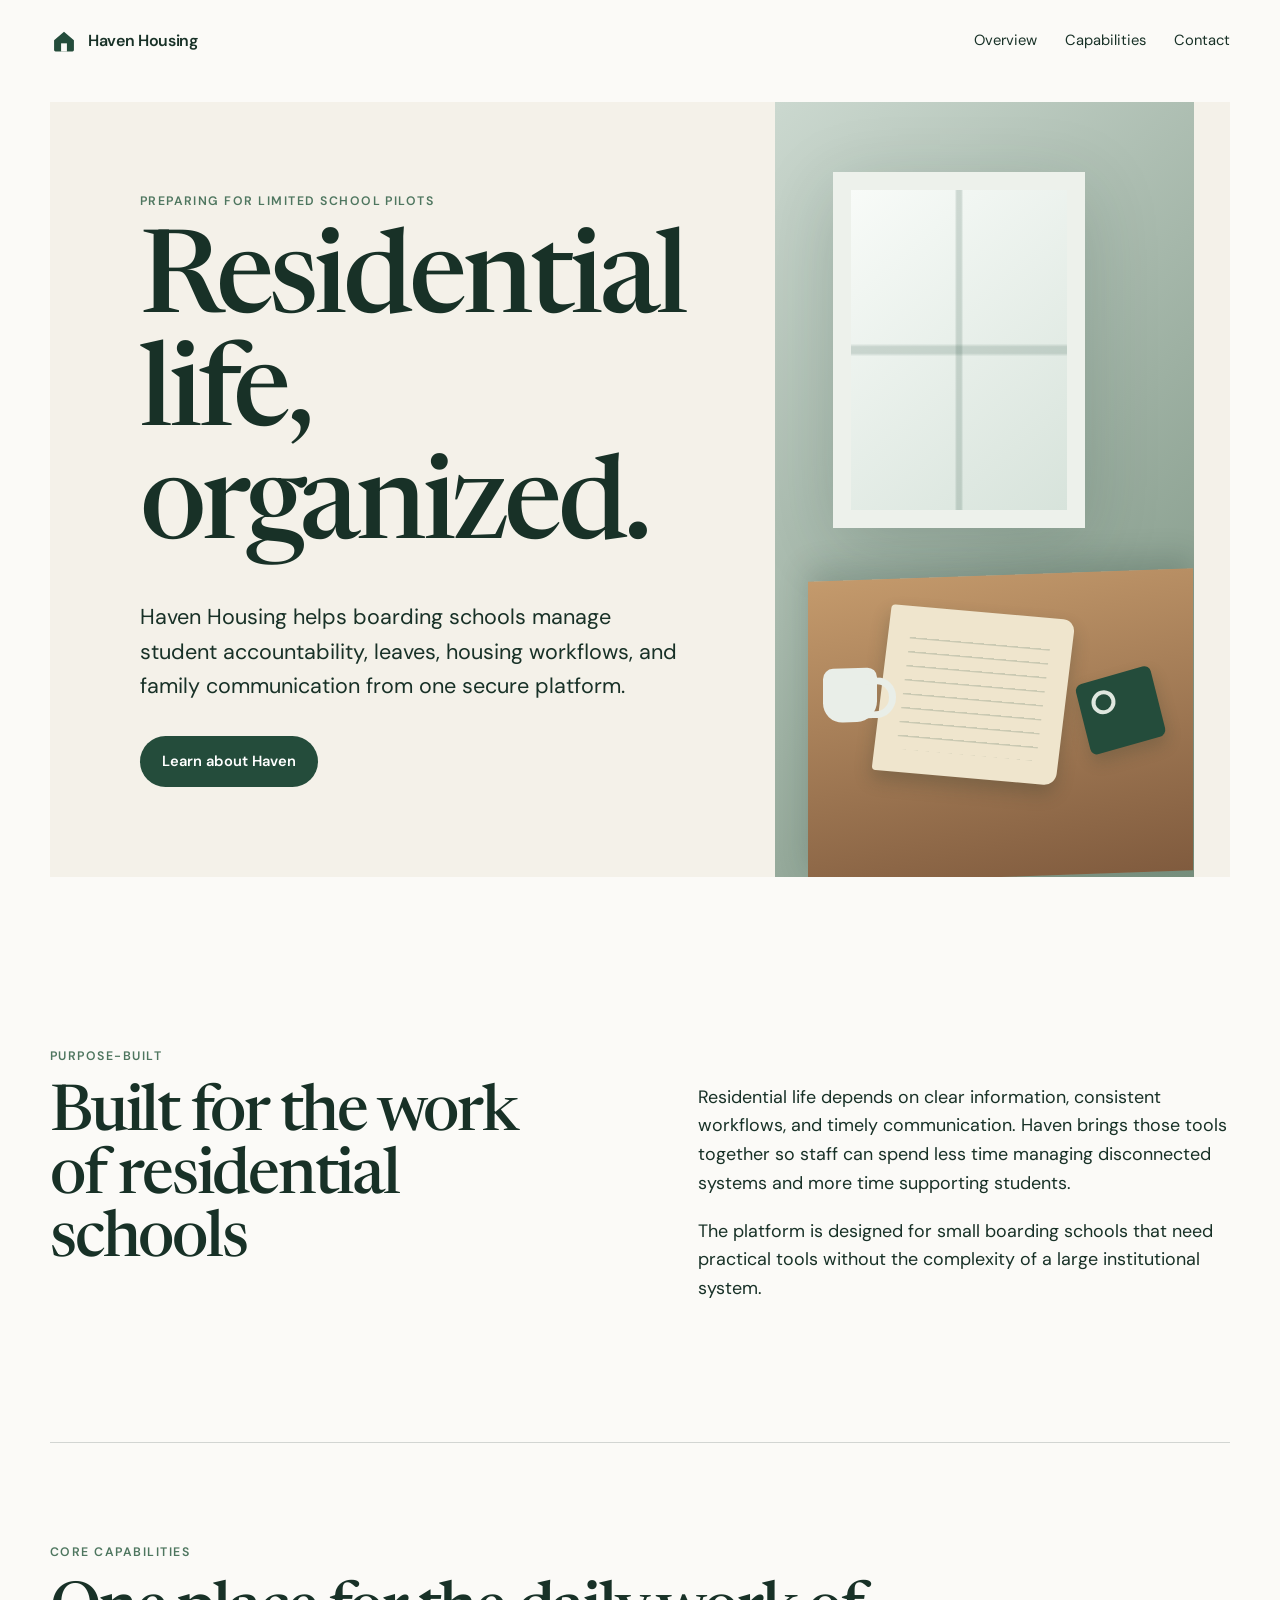
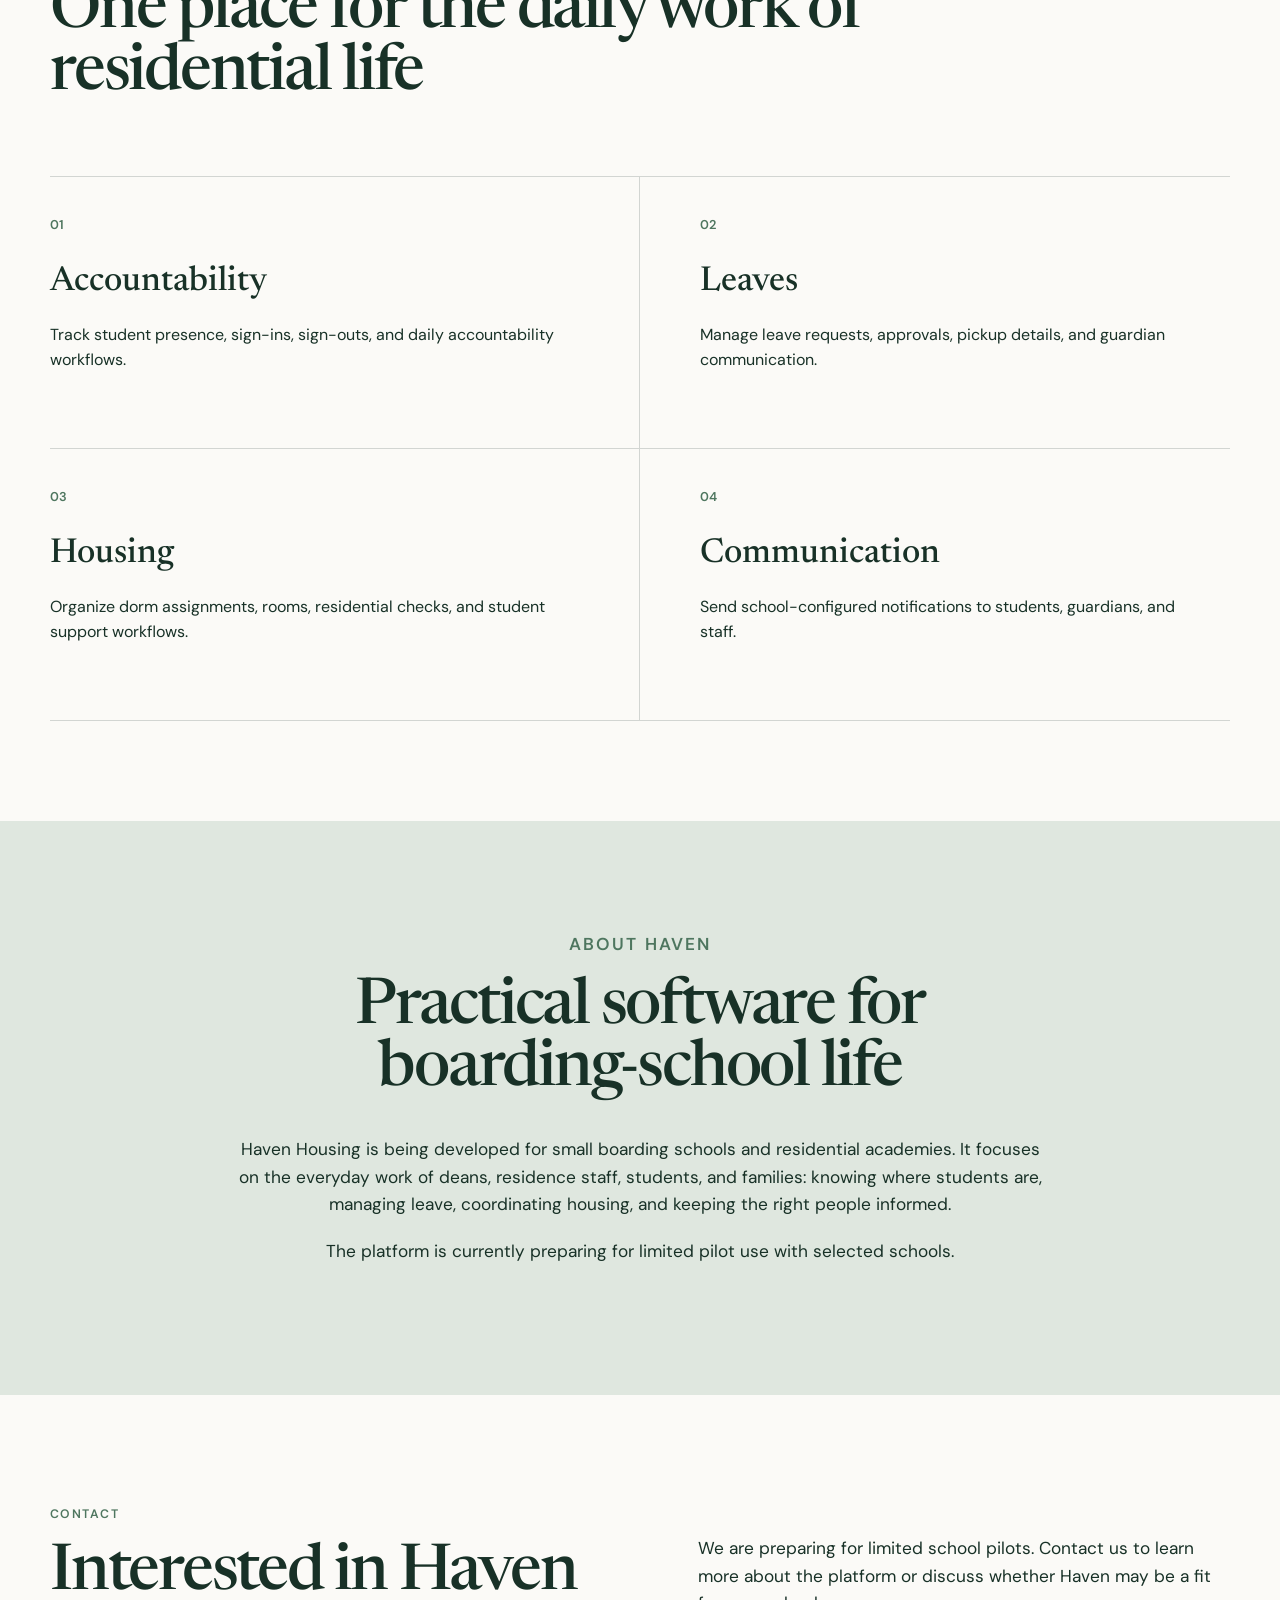
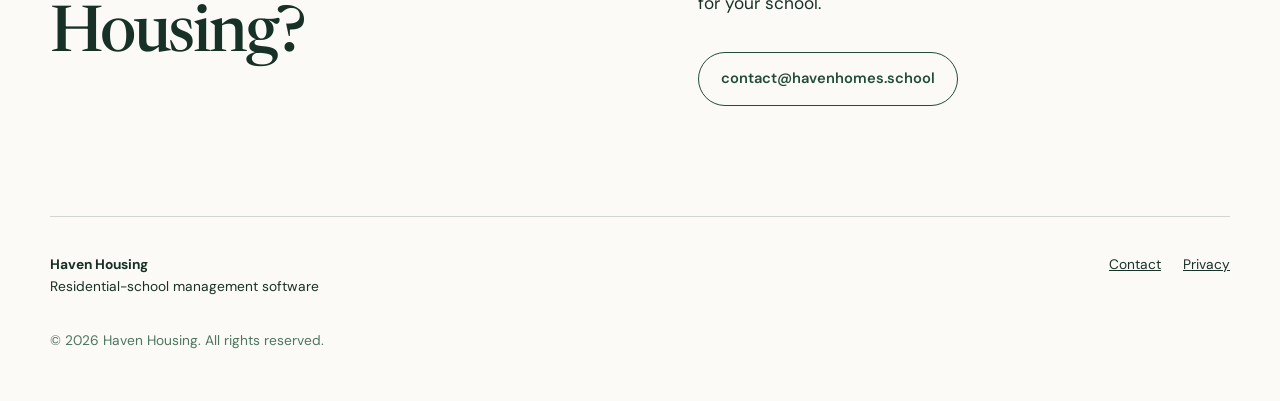
==== index.html @ e98f05de "Initiated Webpage Add Haven Housing landing page" ====
<!doctype html>
<html lang="en">
<head>
  <meta charset="utf-8">
  <meta name="viewport" content="width=device-width, initial-scale=1">
  <title>Haven Housing | Residential Life, Organized</title>
  <meta name="description" content="Haven Housing helps boarding schools manage student accountability, leaves, housing workflows, and family communication.">
  <link rel="icon" href="favicon.svg" type="image/svg+xml">
  <link rel="stylesheet" href="styles.css">
</head>
<body>
  <header class="site-header">
    <a class="brand" href="#top" aria-label="Haven Housing home">
      <svg class="brand-mark" viewBox="0 0 48 48" aria-hidden="true">
        <path d="M7 22.5 24 8l17 14.5v17a2.5 2.5 0 0 1-2.5 2.5h-29A2.5 2.5 0 0 1 7 39.5z"/>
        <path class="door" d="M19 42V28h10v14"/>
      </svg>
      <span>Haven Housing</span>
    </a>
    <nav aria-label="Primary navigation">
      <a href="#overview">Overview</a>
      <a href="#capabilities">Capabilities</a>
      <a href="#contact">Contact</a>
    </nav>
  </header>

  <main id="top">
    <section class="hero">
      <div class="hero-copy">
        <p class="eyebrow">Preparing for limited school pilots</p>
        <h1>Residential life,<br>organized.</h1>
        <p class="lede">Haven Housing helps boarding schools manage student accountability, leaves, housing workflows, and family communication from one secure platform.</p>
        <a class="button" href="#overview">Learn about Haven</a>
      </div>
      <div class="hero-art" aria-hidden="true">
        <div class="window"></div>
        <div class="desk">
          <div class="notebook"></div>
          <div class="key-tag"></div>
          <div class="mug"></div>
        </div>
      </div>
    </section>

    <section class="intro" id="overview">
      <div>
        <p class="eyebrow">Purpose-built</p>
        <h2>Built for the work of residential schools</h2>
      </div>
      <div class="intro-copy">
        <p>Residential life depends on clear information, consistent workflows, and timely communication. Haven brings those tools together so staff can spend less time managing disconnected systems and more time supporting students.</p>
        <p>The platform is designed for small boarding schools that need practical tools without the complexity of a large institutional system.</p>
      </div>
    </section>

    <section class="capabilities" id="capabilities">
      <div class="section-heading">
        <p class="eyebrow">Core capabilities</p>
        <h2>One place for the daily work of residential life</h2>
      </div>
      <div class="capability-grid">
        <article><span>01</span><h3>Accountability</h3><p>Track student presence, sign-ins, sign-outs, and daily accountability workflows.</p></article>
        <article><span>02</span><h3>Leaves</h3><p>Manage leave requests, approvals, pickup details, and guardian communication.</p></article>
        <article><span>03</span><h3>Housing</h3><p>Organize dorm assignments, rooms, residential checks, and student support workflows.</p></article>
        <article><span>04</span><h3>Communication</h3><p>Send school-configured notifications to students, guardians, and staff.</p></article>
      </div>
    </section>

    <section class="about">
      <div class="about-card">
        <p class="eyebrow">About Haven</p>
        <h2>Practical software for boarding-school life</h2>
        <p>Haven Housing is being developed for small boarding schools and residential academies. It focuses on the everyday work of deans, residence staff, students, and families: knowing where students are, managing leave, coordinating housing, and keeping the right people informed.</p>
        <p>The platform is currently preparing for limited pilot use with selected schools.</p>
      </div>
    </section>

    <section class="contact" id="contact">
      <div>
        <p class="eyebrow">Contact</p>
        <h2>Interested in Haven Housing?</h2>
      </div>
      <div>
        <p>We are preparing for limited school pilots. Contact us to learn more about the platform or discuss whether Haven may be a fit for your school.</p>
        <a class="button button-light" href="mailto:contact@havenhomes.school">contact@havenhomes.school</a>
      </div>
    </section>
  </main>

  <footer>
    <div><strong>Haven Housing</strong><span>Residential-school management software</span></div>
    <div class="footer-links"><a href="mailto:contact@havenhomes.school">Contact</a><a href="privacy.html">Privacy</a></div>
    <p>© 2026 Haven Housing. All rights reserved.</p>
  </footer>
</body>
</html>
---- styles.css ----
@import url('https://fonts.googleapis.com/css2?family=DM+Sans:wght@400;500;600&family=Newsreader:opsz,wght@6..72,500&display=swap');
:root{--ink:#183127;--deep:#244c3b;--green:#4e765f;--sage:#dfe7df;--cream:#f4f1e9;--paper:#fbfaf7;--line:rgba(24,49,39,.18);--max:1180px}*{box-sizing:border-box}html{scroll-behavior:smooth}body{margin:0;background:var(--paper);color:var(--ink);font-family:"DM Sans",system-ui,sans-serif;line-height:1.6}a{color:inherit}.site-header{width:min(calc(100% - 40px),var(--max));margin:0 auto;min-height:82px;display:flex;align-items:center;justify-content:space-between}.brand{display:inline-flex;align-items:center;gap:10px;text-decoration:none;font-weight:600;letter-spacing:-.02em}.brand-mark{width:28px;height:28px;fill:var(--deep)}.brand-mark .door{fill:var(--paper)}nav{display:flex;gap:28px;font-size:.92rem}nav a{text-decoration:none;border-bottom:1px solid transparent}nav a:hover,nav a:focus{border-color:currentColor}h1,h2{font-family:"Newsreader",Georgia,serif;font-weight:500;letter-spacing:-.035em;line-height:.98;margin:0}h1{font-size:clamp(4.2rem,9vw,8rem)}h2{font-size:clamp(2.7rem,5vw,5rem)}p{margin:0 0 1.2rem}.eyebrow{font-size:.77rem;font-weight:600;letter-spacing:.12em;text-transform:uppercase;color:var(--green);margin-bottom:18px}.hero{width:min(calc(100% - 40px),var(--max));margin:20px auto 90px;min-height:650px;display:grid;grid-template-columns:1fr .92fr;align-items:stretch;background:var(--cream)}.hero-copy{padding:clamp(44px,7vw,90px);display:flex;flex-direction:column;justify-content:center}.lede{max-width:590px;font-size:clamp(1.05rem,1.8vw,1.35rem);margin:32px 0}.button{align-self:flex-start;display:inline-block;padding:14px 22px;border-radius:999px;background:var(--deep);color:#fff;text-decoration:none;font-weight:600;font-size:.92rem}.hero-art{position:relative;overflow:hidden;min-height:520px;background:linear-gradient(135deg,#cbd8cf,#78907e)}.window{position:absolute;top:9%;left:14%;width:60%;height:46%;background:linear-gradient(90deg,transparent 48%,rgba(36,76,59,.18) 49%,rgba(36,76,59,.18) 51%,transparent 52%),linear-gradient(0deg,transparent 48%,rgba(36,76,59,.18) 49%,rgba(36,76,59,.18) 51%,transparent 52%),linear-gradient(140deg,#f8fbf8,#d7e3db);border:18px solid #edf1eb;box-shadow:0 18px 70px rgba(24,49,39,.18)}.desk{position:absolute;left:8%;right:0;bottom:0;height:39%;background:linear-gradient(170deg,#c49a6c,#805b3e);transform:skewY(-2deg);box-shadow:0 -12px 30px rgba(24,49,39,.2)}.notebook{position:absolute;width:48%;height:55%;left:19%;top:12%;background:#efe5cd;border-radius:4px 12px 12px 4px;transform:rotate(7deg);box-shadow:0 9px 18px rgba(24,49,39,.23)}.notebook:after{content:"";position:absolute;inset:14% 12%;background:repeating-linear-gradient(0deg,transparent 0 12px,rgba(36,76,59,.18) 13px 14px)}.key-tag{position:absolute;width:20%;height:24%;right:9%;top:34%;border-radius:7px;background:var(--deep);transform:rotate(-14deg);box-shadow:0 8px 16px rgba(24,49,39,.2)}.key-tag:after{content:"";width:16px;height:16px;border:4px solid var(--sage);border-radius:50%;position:absolute;top:12px;left:12px}.mug{position:absolute;left:4%;top:29%;width:14%;aspect-ratio:1;background:#e9eee8;border-radius:10px 10px 20px 20px}.mug:after{content:"";position:absolute;width:45%;height:50%;right:-35%;top:20%;border:7px solid #e9eee8;border-left:0;border-radius:0 20px 20px 0}.intro,.capabilities,.contact,footer,.legal-page{width:min(calc(100% - 40px),var(--max));margin-left:auto;margin-right:auto}.intro{display:grid;grid-template-columns:1fr 1fr;gap:9vw;padding:80px 0 120px}.intro-copy{font-size:1.12rem;padding-top:36px}.capabilities{padding:100px 0;border-top:1px solid var(--line)}.section-heading{max-width:830px;margin-bottom:70px}.capability-grid{display:grid;grid-template-columns:repeat(2,1fr);border-top:1px solid var(--line)}.capability-grid article{padding:34px 34px 56px 0;border-bottom:1px solid var(--line)}.capability-grid article:nth-child(odd){padding-right:60px;border-right:1px solid var(--line)}.capability-grid article:nth-child(even){padding-left:60px}.capability-grid span{color:var(--green);font-size:.8rem;font-weight:600}.capability-grid h3{font-family:"Newsreader",Georgia,serif;font-size:2.15rem;margin:18px 0 12px;font-weight:500}.about{background:var(--sage);padding:110px 20px}.about-card{width:min(820px,100%);margin:0 auto;text-align:center}.about-card h2{margin-bottom:34px}.about-card p{font-size:1.08rem}.contact{padding:110px 0;display:grid;grid-template-columns:1fr 1fr;gap:9vw}.contact>div:last-child{font-size:1.08rem;padding-top:30px}.button-light{margin-top:15px;background:transparent;color:var(--deep);border:1px solid var(--deep)}footer{padding:36px 0 50px;border-top:1px solid var(--line);display:grid;grid-template-columns:1fr auto;gap:20px;font-size:.86rem}footer div:first-child{display:flex;flex-direction:column}.footer-links{display:flex;gap:22px}footer p{grid-column:1/-1;color:var(--green);margin:12px 0 0}.legal-page{max-width:820px;padding:90px 0 130px}.legal-page h1{font-size:clamp(3.5rem,8vw,6.5rem);margin-bottom:15px}.legal-page h2{font-family:"DM Sans",system-ui,sans-serif;font-size:1.4rem;font-weight:600;letter-spacing:-.02em;line-height:1.3;margin:48px 0 12px}.legal-updated{color:var(--green);margin-bottom:55px}@media(max-width:780px){.site-header{align-items:flex-start;padding:22px 0}nav{gap:14px;font-size:.8rem}nav a:nth-child(2){display:none}.hero{grid-template-columns:1fr;margin-top:0}.hero-art{min-height:420px}.intro,.contact{grid-template-columns:1fr;gap:35px}.intro{padding:65px 0 90px}.intro-copy,.contact>div:last-child{padding-top:0}.capability-grid{grid-template-columns:1fr}.capability-grid article,.capability-grid article:nth-child(odd),.capability-grid article:nth-child(even){padding:30px 0 42px;border-right:0}.about{padding:80px 20px}footer{grid-template-columns:1fr}}@media(prefers-reduced-motion:reduce){html{scroll-behavior:auto}}
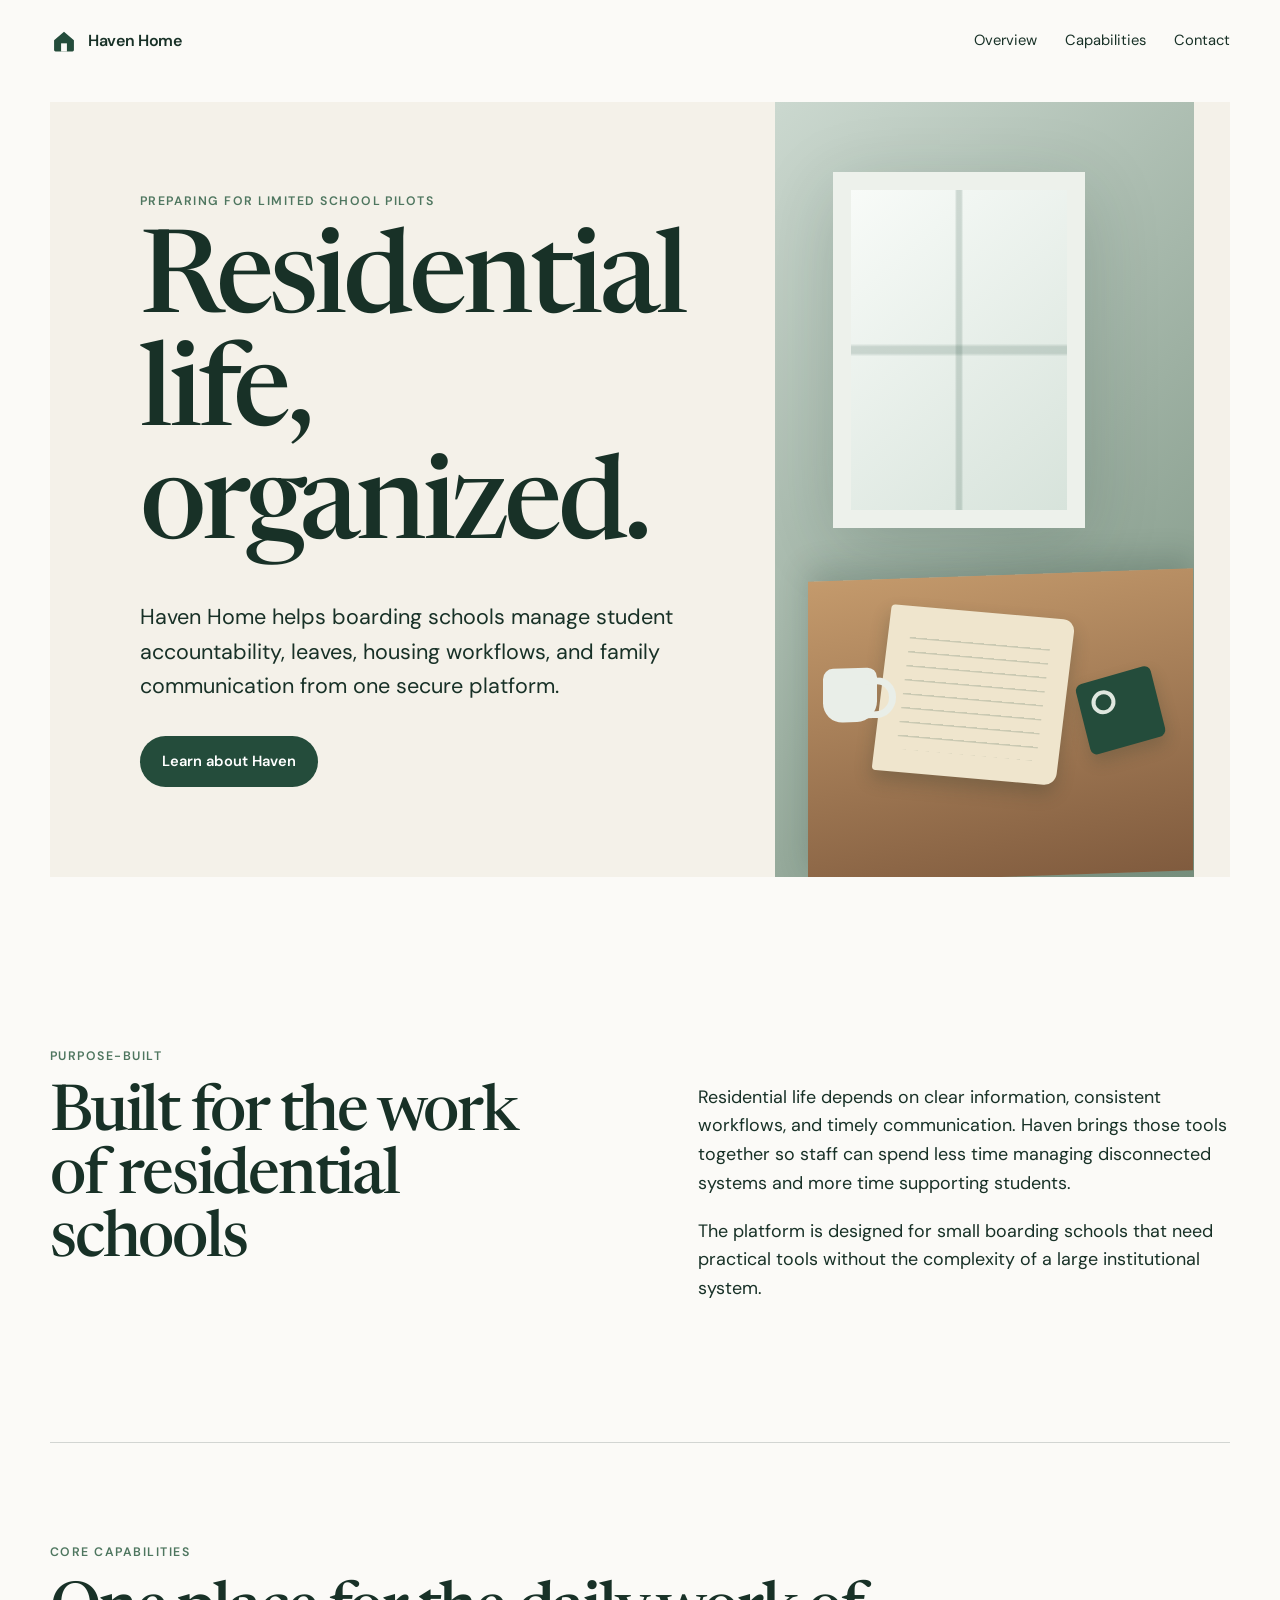
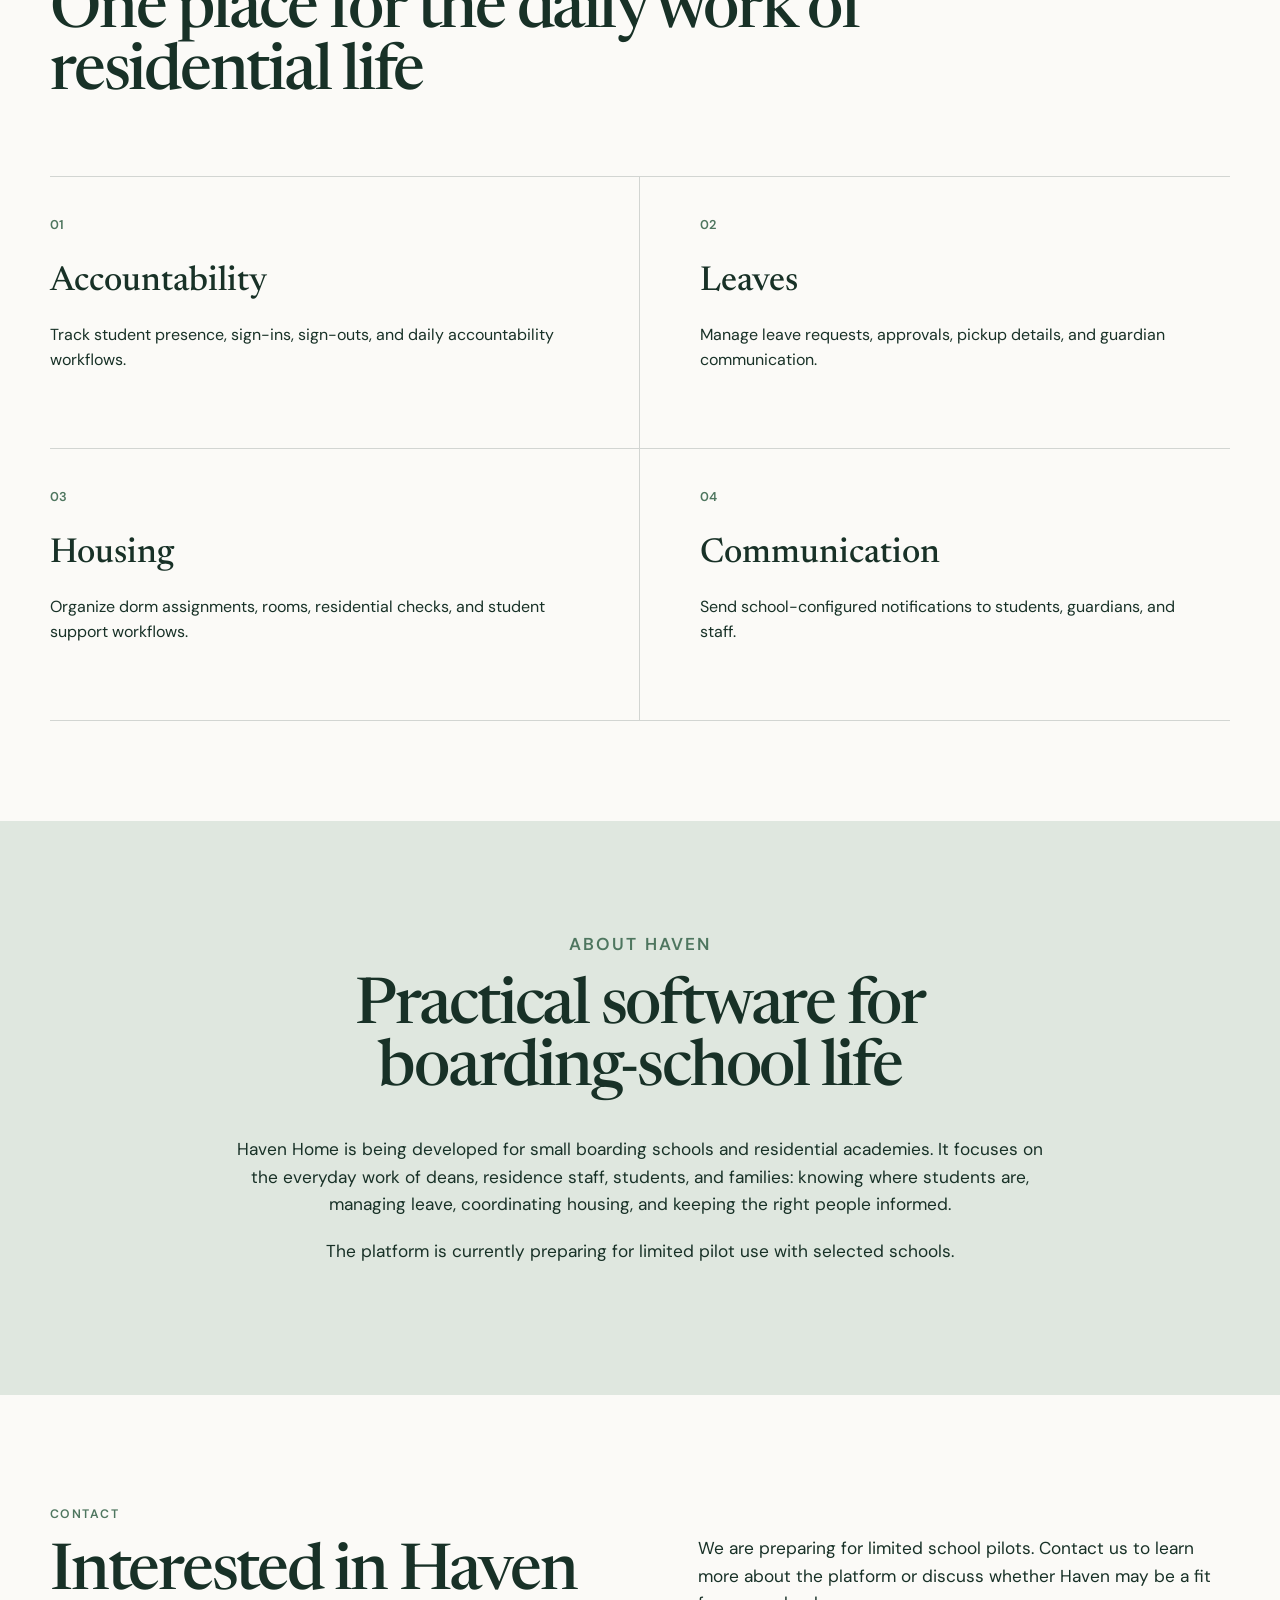
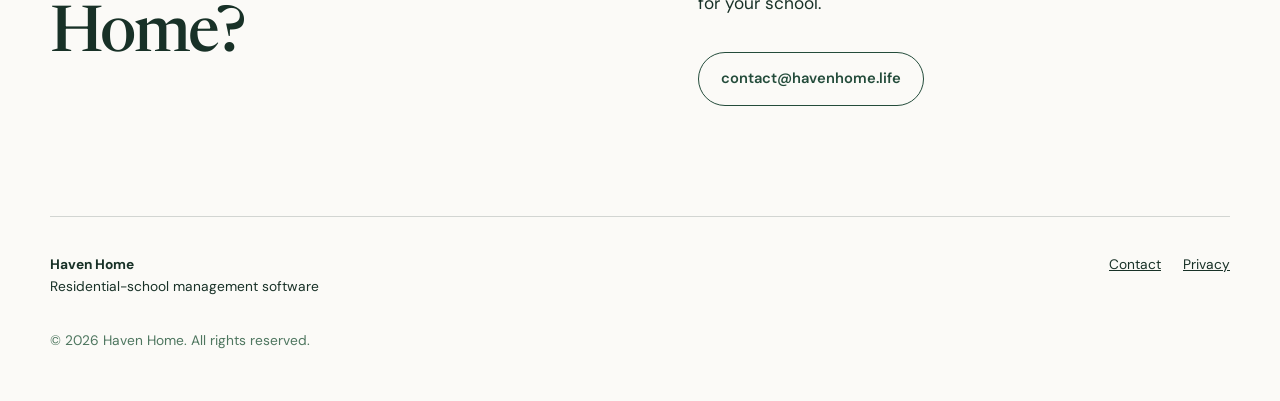
==== commit 7c800d75: "feat: rebrand landing page as Haven Home" ====
--- a/index.html
+++ b/index.html
@@ -3,19 +3,19 @@
 <head>
   <meta charset="utf-8">
   <meta name="viewport" content="width=device-width, initial-scale=1">
-  <title>Haven Housing | Residential Life, Organized</title>
-  <meta name="description" content="Haven Housing helps boarding schools manage student accountability, leaves, housing workflows, and family communication.">
+  <title>Haven Home | Residential Life, Organized</title>
+  <meta name="description" content="Haven Home helps boarding schools manage student accountability, leaves, housing workflows, and family communication.">
   <link rel="icon" href="favicon.svg" type="image/svg+xml">
   <link rel="stylesheet" href="styles.css">
 </head>
 <body>
   <header class="site-header">
-    <a class="brand" href="#top" aria-label="Haven Housing home">
+    <a class="brand" href="#top" aria-label="Haven Home home">
       <svg class="brand-mark" viewBox="0 0 48 48" aria-hidden="true">
         <path d="M7 22.5 24 8l17 14.5v17a2.5 2.5 0 0 1-2.5 2.5h-29A2.5 2.5 0 0 1 7 39.5z"/>
         <path class="door" d="M19 42V28h10v14"/>
       </svg>
-      <span>Haven Housing</span>
+      <span>Haven Home</span>
     </a>
     <nav aria-label="Primary navigation">
       <a href="#overview">Overview</a>
@@ -29,7 +29,7 @@
       <div class="hero-copy">
         <p class="eyebrow">Preparing for limited school pilots</p>
         <h1>Residential life,<br>organized.</h1>
-        <p class="lede">Haven Housing helps boarding schools manage student accountability, leaves, housing workflows, and family communication from one secure platform.</p>
+        <p class="lede">Haven Home helps boarding schools manage student accountability, leaves, housing workflows, and family communication from one secure platform.</p>
         <a class="button" href="#overview">Learn about Haven</a>
       </div>
       <div class="hero-art" aria-hidden="true">
@@ -70,7 +70,7 @@
       <div class="about-card">
         <p class="eyebrow">About Haven</p>
         <h2>Practical software for boarding-school life</h2>
-        <p>Haven Housing is being developed for small boarding schools and residential academies. It focuses on the everyday work of deans, residence staff, students, and families: knowing where students are, managing leave, coordinating housing, and keeping the right people informed.</p>
+        <p>Haven Home is being developed for small boarding schools and residential academies. It focuses on the everyday work of deans, residence staff, students, and families: knowing where students are, managing leave, coordinating housing, and keeping the right people informed.</p>
         <p>The platform is currently preparing for limited pilot use with selected schools.</p>
       </div>
     </section>
@@ -78,19 +78,19 @@
     <section class="contact" id="contact">
       <div>
         <p class="eyebrow">Contact</p>
-        <h2>Interested in Haven Housing?</h2>
+        <h2>Interested in Haven Home?</h2>
       </div>
       <div>
         <p>We are preparing for limited school pilots. Contact us to learn more about the platform or discuss whether Haven may be a fit for your school.</p>
-        <a class="button button-light" href="mailto:contact@havenhomes.school">contact@havenhomes.school</a>
+        <a class="button button-light" href="mailto:contact@havenhome.life">contact@havenhome.life</a>
       </div>
     </section>
   </main>
 
   <footer>
-    <div><strong>Haven Housing</strong><span>Residential-school management software</span></div>
-    <div class="footer-links"><a href="mailto:contact@havenhomes.school">Contact</a><a href="privacy.html">Privacy</a></div>
-    <p>© 2026 Haven Housing. All rights reserved.</p>
+    <div><strong>Haven Home</strong><span>Residential-school management software</span></div>
+    <div class="footer-links"><a href="mailto:contact@havenhome.life">Contact</a><a href="privacy.html">Privacy</a></div>
+    <p>© 2026 Haven Home. All rights reserved.</p>
   </footer>
 </body>
 </html>
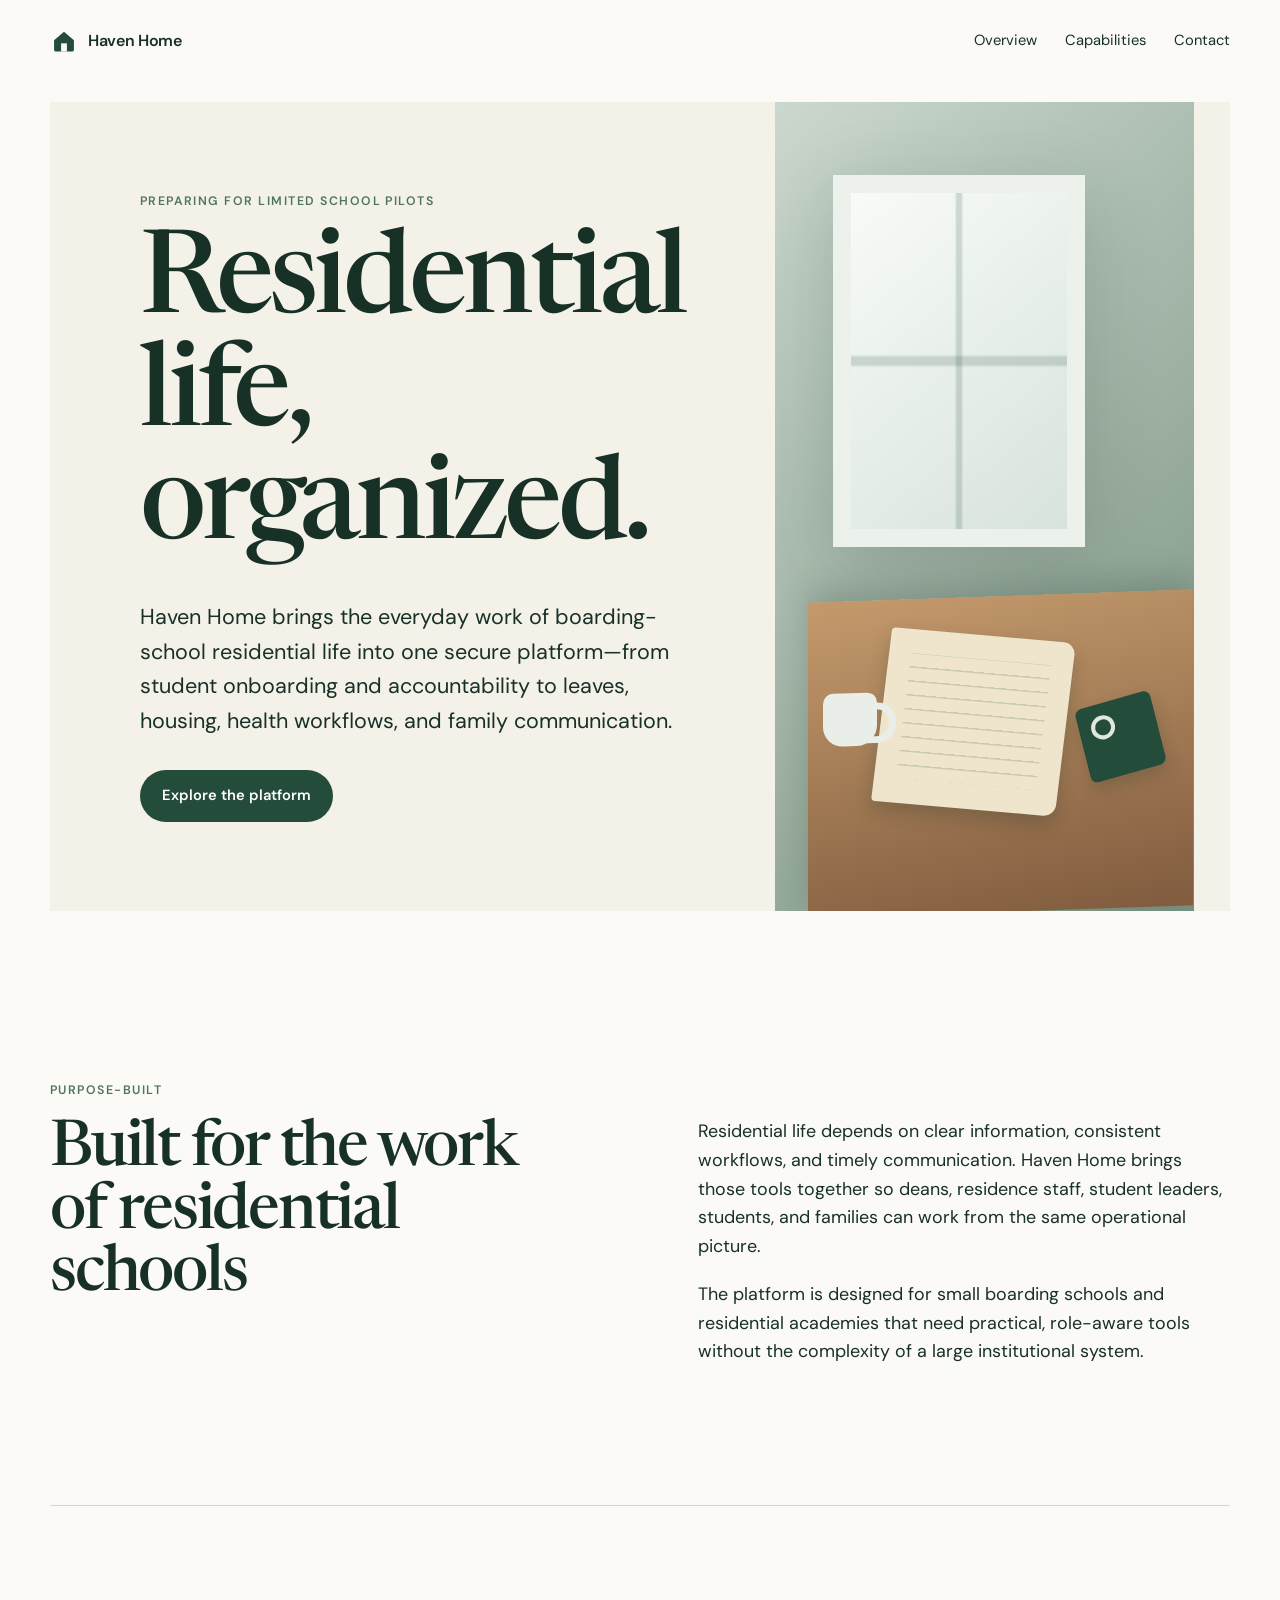
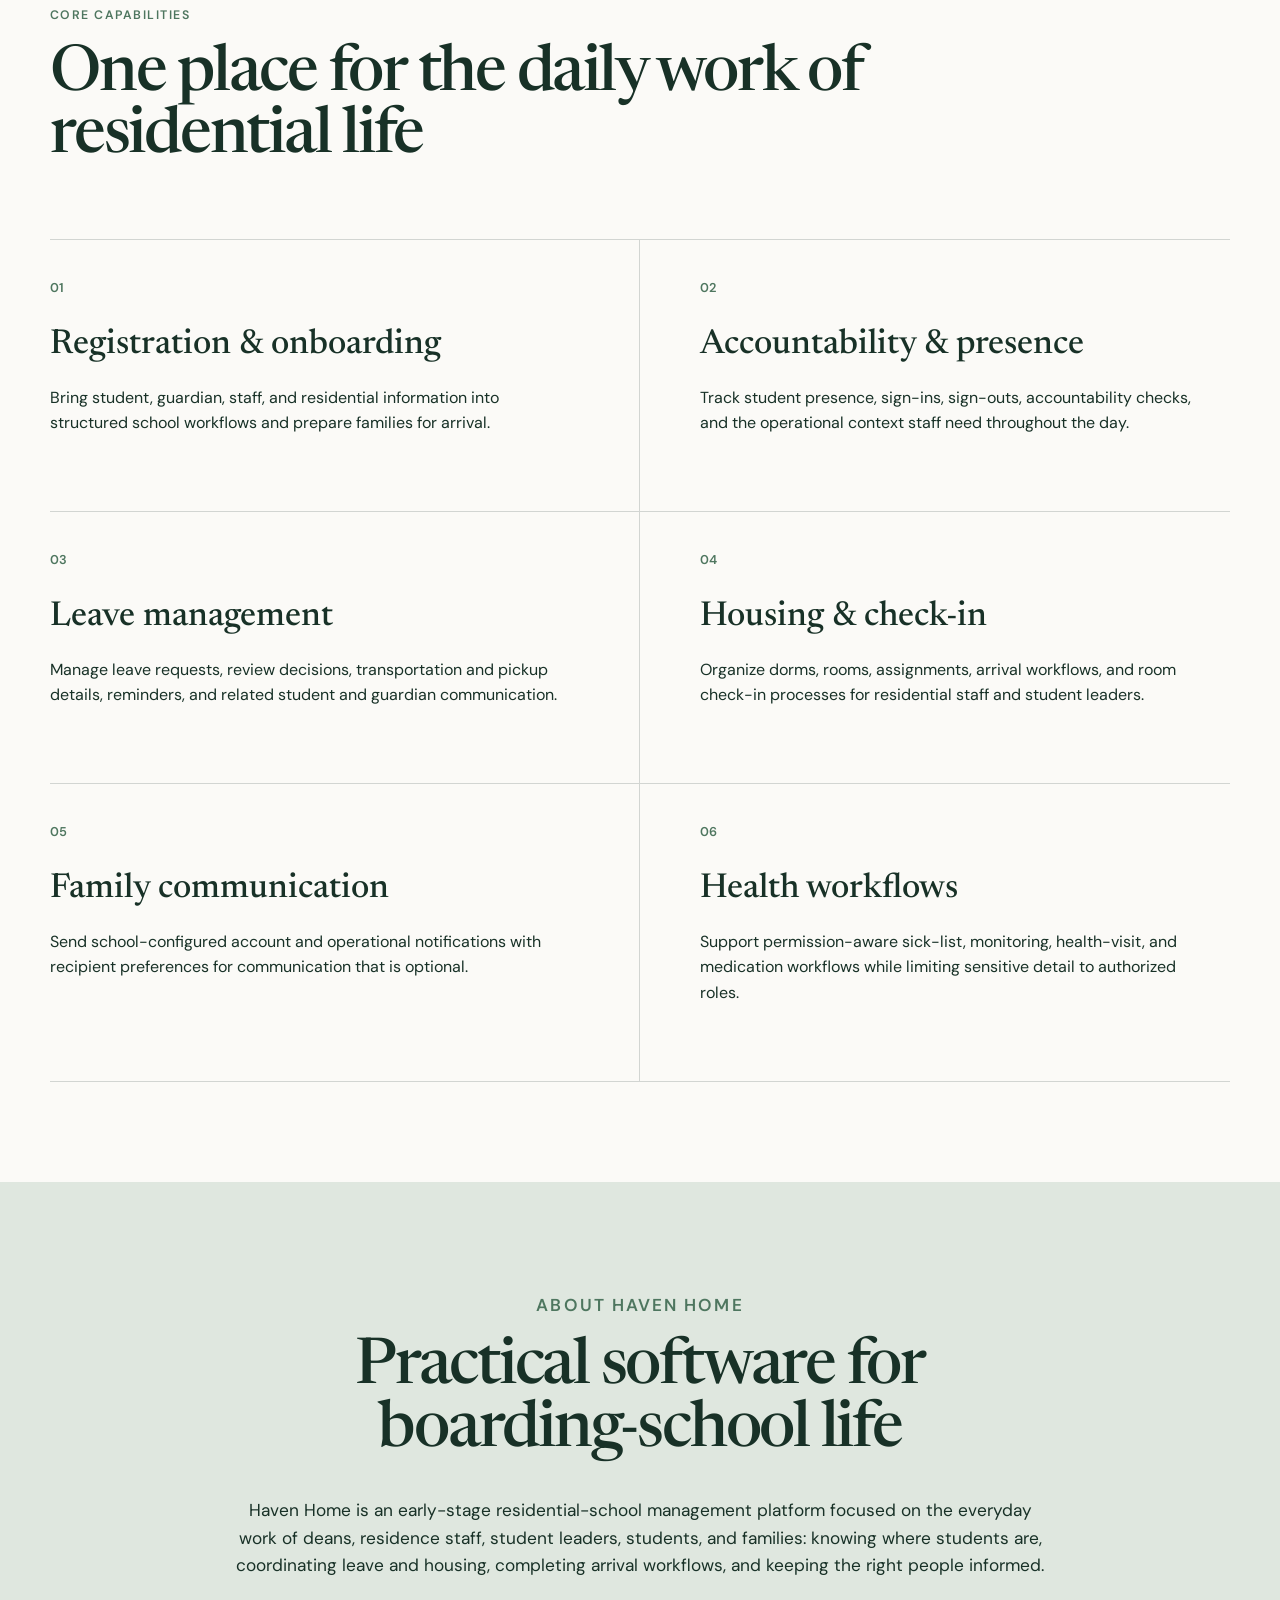
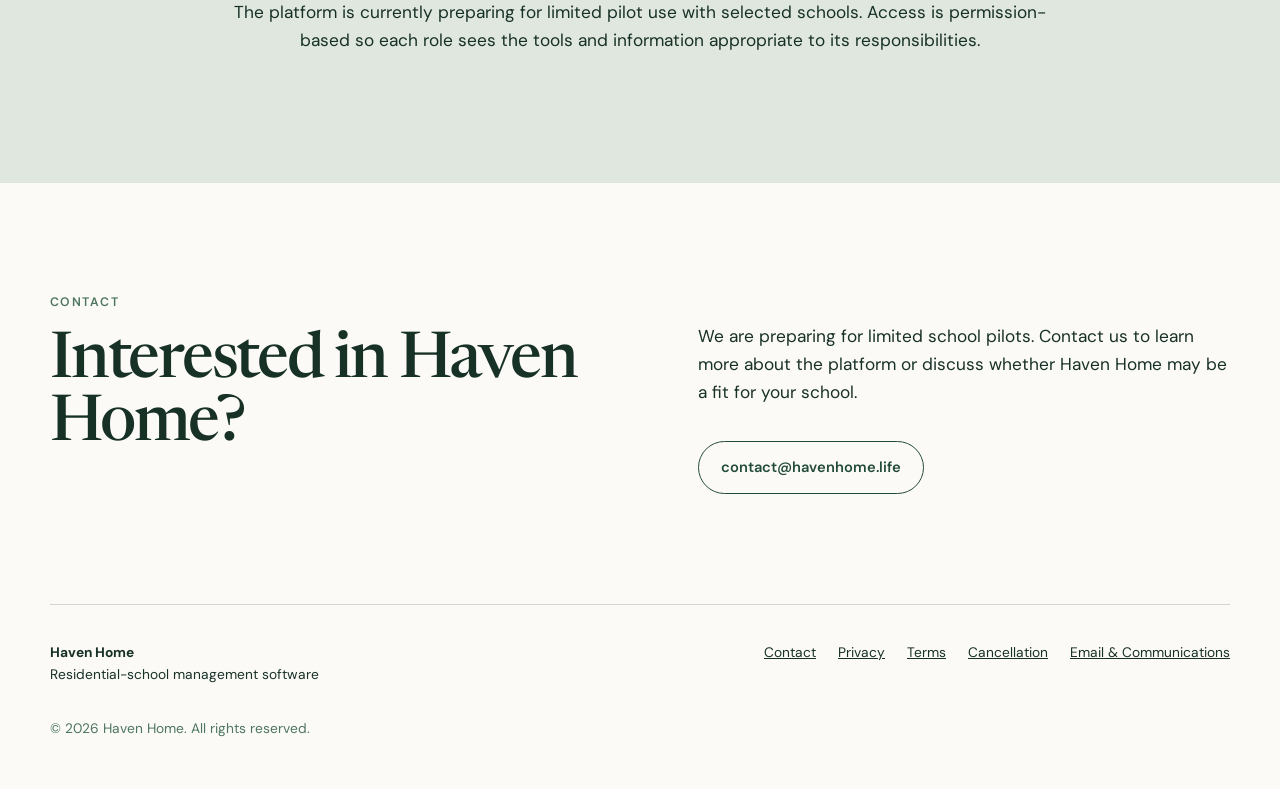
==== commit 06cac864: "feat: strengthen Haven Home public product presence" ====
--- a/index.html
+++ b/index.html
@@ -4,7 +4,7 @@
   <meta charset="utf-8">
   <meta name="viewport" content="width=device-width, initial-scale=1">
   <title>Haven Home | Residential Life, Organized</title>
-  <meta name="description" content="Haven Home helps boarding schools manage student accountability, leaves, housing workflows, and family communication.">
+  <meta name="description" content="Haven Home helps boarding schools manage student onboarding, accountability, leaves, housing, health workflows, and family communication.">
   <link rel="icon" href="favicon.svg" type="image/svg+xml">
   <link rel="stylesheet" href="styles.css">
 </head>
@@ -29,8 +29,8 @@
       <div class="hero-copy">
         <p class="eyebrow">Preparing for limited school pilots</p>
         <h1>Residential life,<br>organized.</h1>
-        <p class="lede">Haven Home helps boarding schools manage student accountability, leaves, housing workflows, and family communication from one secure platform.</p>
-        <a class="button" href="#overview">Learn about Haven</a>
+        <p class="lede">Haven Home brings the everyday work of boarding-school residential life into one secure platform—from student onboarding and accountability to leaves, housing, health workflows, and family communication.</p>
+        <a class="button" href="#capabilities">Explore the platform</a>
       </div>
       <div class="hero-art" aria-hidden="true">
         <div class="window"></div>
@@ -48,8 +48,8 @@
         <h2>Built for the work of residential schools</h2>
       </div>
       <div class="intro-copy">
-        <p>Residential life depends on clear information, consistent workflows, and timely communication. Haven brings those tools together so staff can spend less time managing disconnected systems and more time supporting students.</p>
-        <p>The platform is designed for small boarding schools that need practical tools without the complexity of a large institutional system.</p>
+        <p>Residential life depends on clear information, consistent workflows, and timely communication. Haven Home brings those tools together so deans, residence staff, student leaders, students, and families can work from the same operational picture.</p>
+        <p>The platform is designed for small boarding schools and residential academies that need practical, role-aware tools without the complexity of a large institutional system.</p>
       </div>
     </section>
 
@@ -59,19 +59,21 @@
         <h2>One place for the daily work of residential life</h2>
       </div>
       <div class="capability-grid">
-        <article><span>01</span><h3>Accountability</h3><p>Track student presence, sign-ins, sign-outs, and daily accountability workflows.</p></article>
-        <article><span>02</span><h3>Leaves</h3><p>Manage leave requests, approvals, pickup details, and guardian communication.</p></article>
-        <article><span>03</span><h3>Housing</h3><p>Organize dorm assignments, rooms, residential checks, and student support workflows.</p></article>
-        <article><span>04</span><h3>Communication</h3><p>Send school-configured notifications to students, guardians, and staff.</p></article>
+        <article><span>01</span><h3>Registration & onboarding</h3><p>Bring student, guardian, staff, and residential information into structured school workflows and prepare families for arrival.</p></article>
+        <article><span>02</span><h3>Accountability & presence</h3><p>Track student presence, sign-ins, sign-outs, accountability checks, and the operational context staff need throughout the day.</p></article>
+        <article><span>03</span><h3>Leave management</h3><p>Manage leave requests, review decisions, transportation and pickup details, reminders, and related student and guardian communication.</p></article>
+        <article><span>04</span><h3>Housing & check-in</h3><p>Organize dorms, rooms, assignments, arrival workflows, and room check-in processes for residential staff and student leaders.</p></article>
+        <article><span>05</span><h3>Family communication</h3><p>Send school-configured account and operational notifications with recipient preferences for communication that is optional.</p></article>
+        <article><span>06</span><h3>Health workflows</h3><p>Support permission-aware sick-list, monitoring, health-visit, and medication workflows while limiting sensitive detail to authorized roles.</p></article>
       </div>
     </section>
 
     <section class="about">
       <div class="about-card">
-        <p class="eyebrow">About Haven</p>
+        <p class="eyebrow">About Haven Home</p>
         <h2>Practical software for boarding-school life</h2>
-        <p>Haven Home is being developed for small boarding schools and residential academies. It focuses on the everyday work of deans, residence staff, students, and families: knowing where students are, managing leave, coordinating housing, and keeping the right people informed.</p>
-        <p>The platform is currently preparing for limited pilot use with selected schools.</p>
+        <p>Haven Home is an early-stage residential-school management platform focused on the everyday work of deans, residence staff, student leaders, students, and families: knowing where students are, coordinating leave and housing, completing arrival workflows, and keeping the right people informed.</p>
+        <p>The platform is currently preparing for limited pilot use with selected schools. Access is permission-based so each role sees the tools and information appropriate to its responsibilities.</p>
       </div>
     </section>
 
@@ -81,7 +83,7 @@
         <h2>Interested in Haven Home?</h2>
       </div>
       <div>
-        <p>We are preparing for limited school pilots. Contact us to learn more about the platform or discuss whether Haven may be a fit for your school.</p>
+        <p>We are preparing for limited school pilots. Contact us to learn more about the platform or discuss whether Haven Home may be a fit for your school.</p>
         <a class="button button-light" href="mailto:contact@havenhome.life">contact@havenhome.life</a>
       </div>
     </section>
@@ -89,7 +91,7 @@
 
   <footer>
     <div><strong>Haven Home</strong><span>Residential-school management software</span></div>
-    <div class="footer-links"><a href="mailto:contact@havenhome.life">Contact</a><a href="privacy.html">Privacy</a></div>
+    <div class="footer-links"><a href="mailto:contact@havenhome.life">Contact</a><a href="privacy.html">Privacy</a><a href="terms.html">Terms</a><a href="cancellation.html">Cancellation</a><a href="communications.html">Email &amp; Communications</a></div>
     <p>© 2026 Haven Home. All rights reserved.</p>
   </footer>
 </body>
